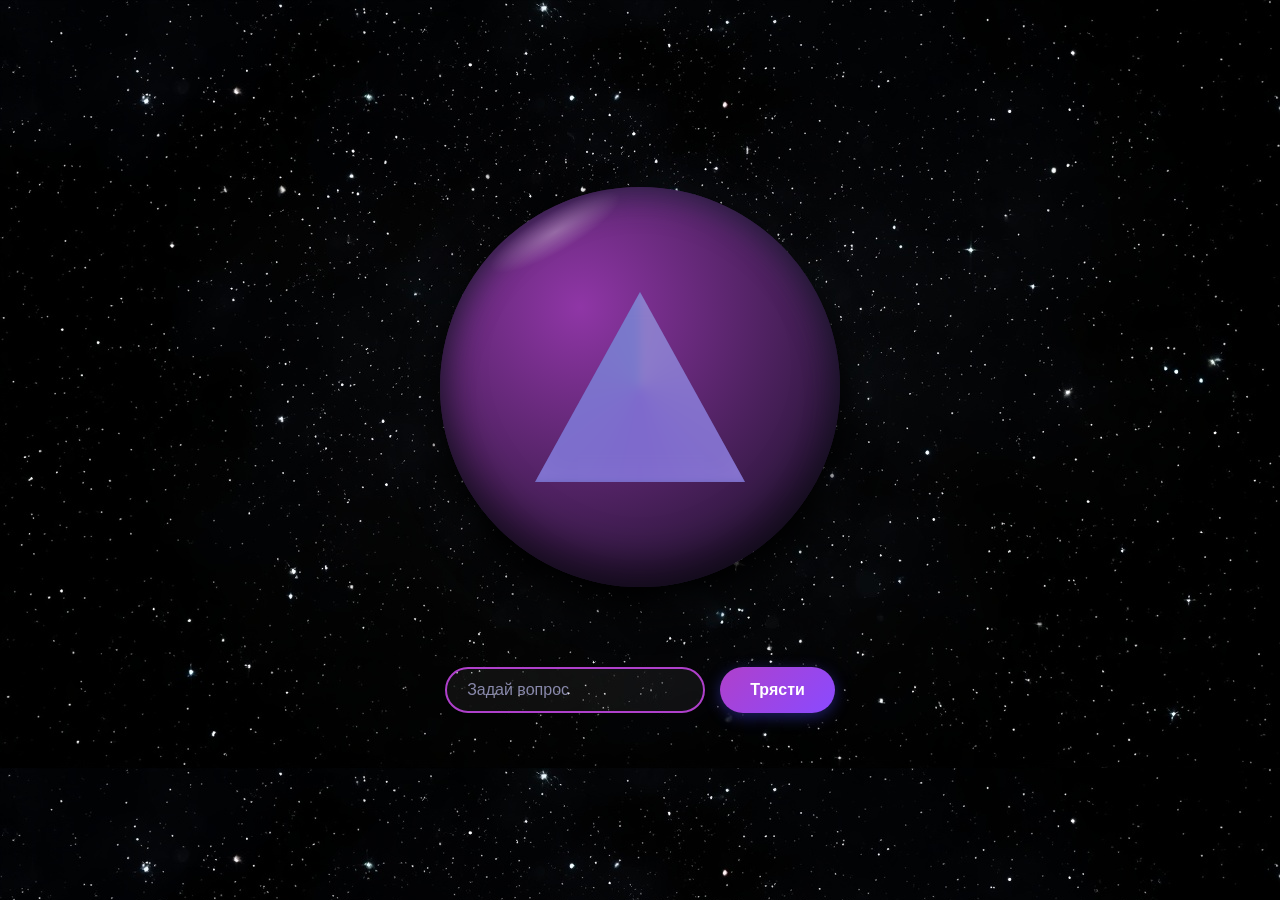
==== index.html @ a51bfcd5 "Create index.html" ====
<!DOCTYPE html>
<html lang="en">
<head>
    <meta charset="UTF-8">
    <meta name="viewport" content="width=device-width, initial-scale=1.0">
    <title>Magic Ball</title>
    <link rel="stylesheet" href="style.css">

</head>
<body>
    <div class="container">
        <div class="ball" id="ball">
            <div class="triangle">
                <div class="prediction" id="prediction"></div>
            </div>
        </div>
        <div class="controls">
            <input type="text" id="questionInput" placeholder="Задай вопрос" maxlength="70" />
            <button id="shakeBtn">Трясти</button>
        </div>
    </div>
        <script src="script.js"></script>
</body>
</html>
---- style.css ----
* {
    margin: 0;
    padding: 0;
    box-sizing: border-box;
}

body {
    min-height: 100vh;
    display: flex;
    justify-content: center;
    align-items: center;
    background-image: url(/1.jpg);
    font-family: 'Segoe UI', Arial, sans-serif;
}

.container {
    display: flex;
    flex-direction: column;
    align-items: center;
    gap: 80px;
}

.ball {
    width: 400px;
    height: 400px;
    border-radius: 50%;
    background: radial-gradient(circle at 35% 30%, #8f36a6, #0d0d1a);
    box-shadow: 
        0 20px 40px rgba(0, 0, 0, 8),
        inset 0 -20px 40px rgba(0, 0, 0, 0.6),
        inset 0 10px 30px rgba(37, 37, 66, 0.658);
    display: flex;
    justify-content: center;
    align-items: center;
    cursor: pointer;
    transition: transform 0.15s ease;
    position: relative;
    user-select: none;

}

.ball:active {
    transform: scale(0.95);
}
/*блик на шаре */
.ball::before{
    content: '';
    position: absolute;
    top: 25px;
    left: 40px;
    width: 150px;
    height: 40px;
    background: radial-gradient(ellipse, rgba(255, 255, 255, 0.3) 0%, transparent 70%);
    border-radius: 50%;
    transform: rotate(-30deg);
    pointer-events: none;
}

.triangle {
    width: 210px;
    height: 190px;
    background: #5959ac;
    clip-path: polygon(50% 0%, 0% 100%, 100% 100%);
    display: flex;
    justify-content: center;
    align-items: center;
    position: relative;
    box-shadow: inset 0 0 30px rgba(171, 171, 240, 0.2);
}
/* светяшка у треугольника */
.triangle::after {
    content: '';
    position: absolute;
    inset: -2px;
    background: conic-gradient(from 0deg, #c19fe6, #a37bec, #9b9be9);
    clip-path: polygon(50% 0%, 0% 100%, 100% 100%);
    z-index: -1;
    opacity: 0.5;
    filter: blur(4px);
}
/*предсказание*/
#prediction {
    color: #c8d0ff;
    font-size: 18px;
    font-weight: bold;
    margin-top: 50px;
    text-align: center;
    padding: 10px;
    text-shadow: 0 0 15px rgba(152, 114, 240, 0.5);
    transition: opacity 0.3s ease;
    line-height: 1.3;
    word-break: break-word;
    max-width: 120px;
}
/*кнопка и ввод*/
.controls {
    display: flex;
    gap: 15px;
    flex-wrap: wrap;
    justify-content: center;
}

#questionInput {
    padding: 12px 20px;
    border-radius: 30px;
    border: 2px solid #af40cb;
    background: rgba(255, 255, 255, 0.05);
    color: #fff;
    font-size: 16px;
    width: 260px;
    outline: none;
    transition: border-color 0.3s, box-shadow 0.3s;
}

#questionInput:focus {
    border-color: #8a4aff;
    box-shadow: 0 0 20px rgba(137, 74, 255, 0.3);
}

#questionInput::placeholder {
    color: #8888aa;
}

#shakeBtn{
    padding: 12px 30px;
    border-radius: 30px;
    border: none;
    background: linear-gradient(135deg, #af40cb, #8a4aff);
    color: white;
    font-size: 16px;
    font-weight: bold;
    cursor: pointer;
    transition: transform 0.2s, box-shadow 0.2s;
    box-shadow: 0 4px 15px rgba(74, 74, 255, 0.4);
}

#shakeBtn:hover{
    transform: translateY(-2px);
    box-shadow: 0 6px 25px rgba(137, 74, 255, 0.6);
}

#shakeBtn:active{
    transform: scale(0.95);
}

/*причина тряски?*/
@keyframes shake {
    0% {transform: rotate(0deg) scale(1);}
    15% {transform: rotate(20deg) scale(1.05);}
    30% {transform: rotate(-20deg) scale(1.05);}
    45% {transform: rotate(15deg) scale(1.03);}
    60% {transform: rotate(8deg) scale(1.01);}
    75% {transform: rotate(-8deg) scale(1.01);}
    100% {transform: rotate(0deg) scale(1);}
}

.shake {
    animation: shake 0.6s ease-in-out;
}

/*Затемнение при тряске*/
.fade-text {
    opacity: 0.2 !important;
}

/*Адаптив*/
@media (max-width: 500px) {
    .ball {
        width: 220px;
        height: 220px;
    }
    .triangle {
        width: 140px;
        height: 100px;
    }
    #prediction {
        margin-top: 10px;
        font-size: 10px;
        max-width: 60px;
    }
    #questionInput {
        width: 180px;
    }
    .ball::before{
    top: 12px;
    left: 18px;
    width: 100px;
    height: 30px;
    }
}
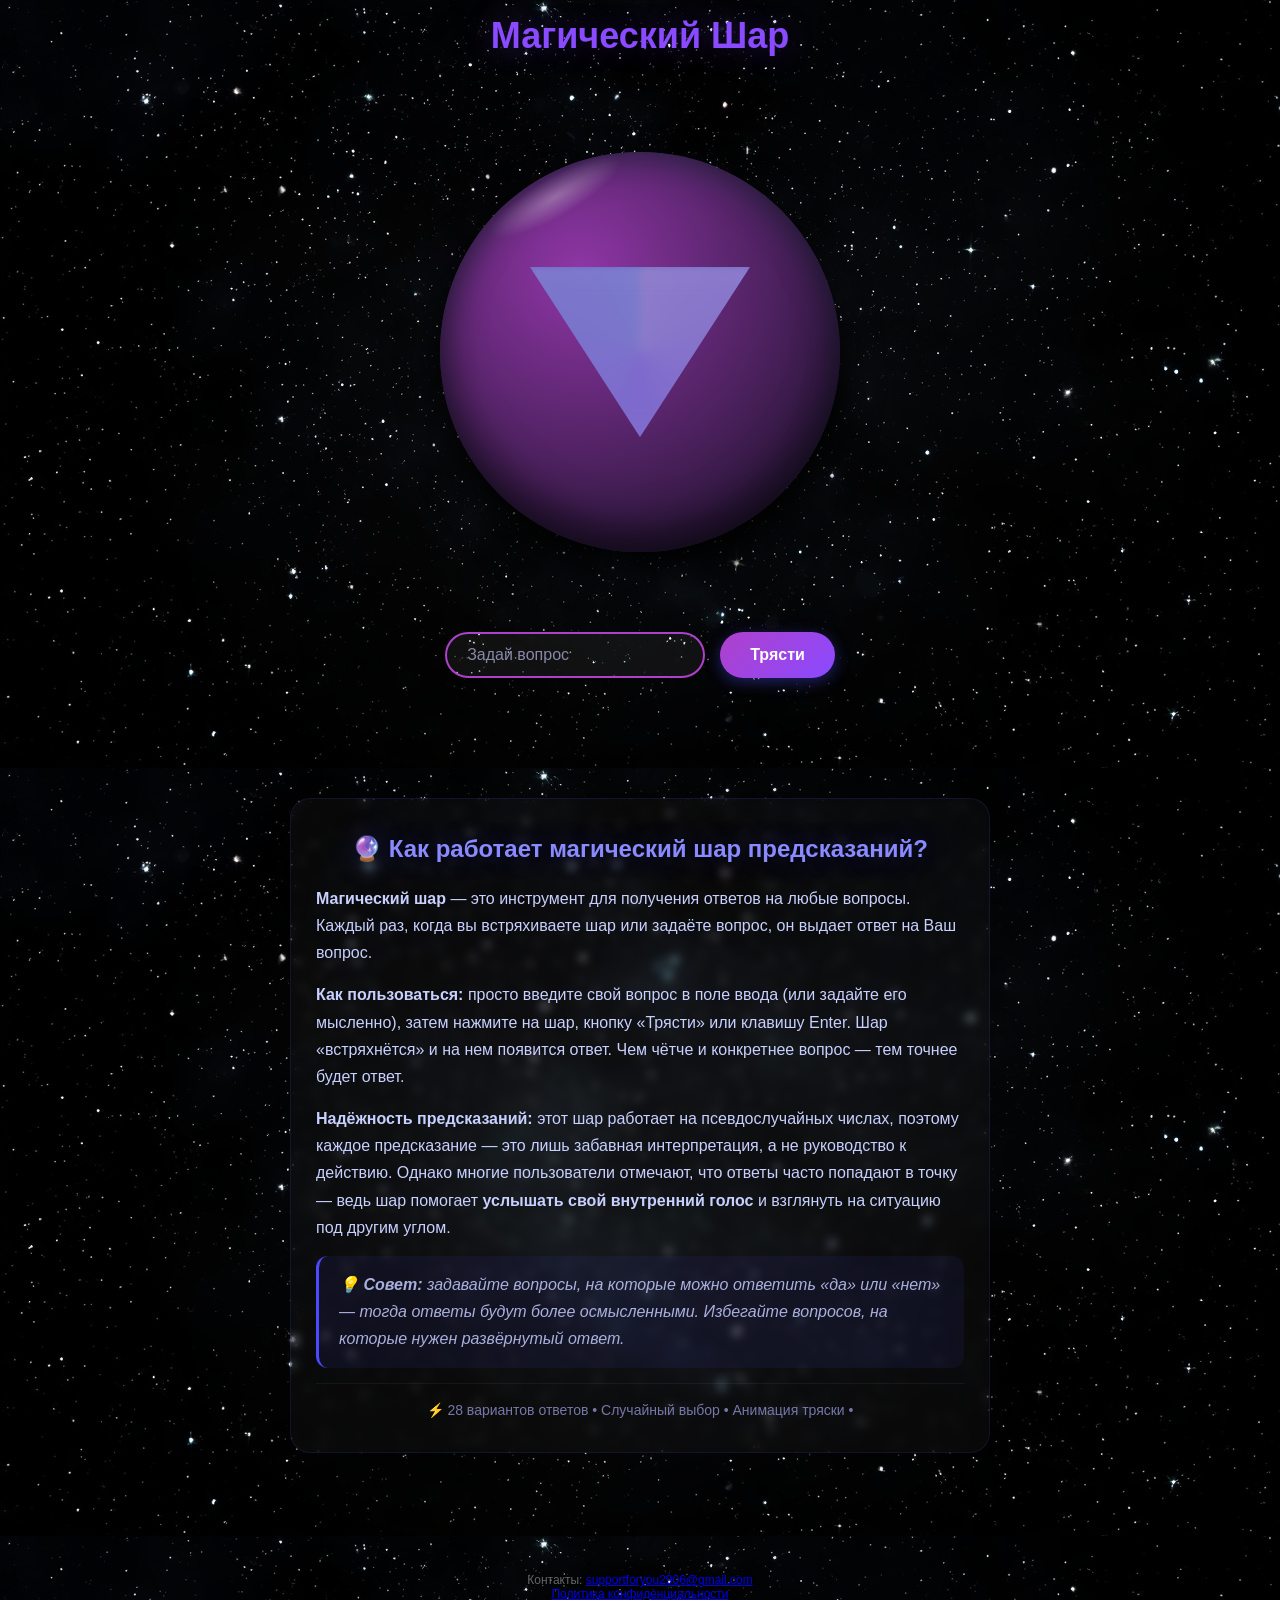
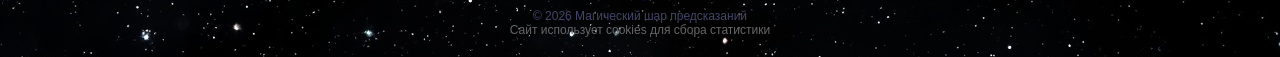
==== commit 19970155: "Add files via upload" ====
--- a/index.html
+++ b/index.html
@@ -1,24 +1,84 @@
-<!DOCTYPE html>
-<html lang="en">
-<head>
-    <meta charset="UTF-8">
-    <meta name="viewport" content="width=device-width, initial-scale=1.0">
-    <title>Magic Ball</title>
-    <link rel="stylesheet" href="style.css">
-
-</head>
-<body>
-    <div class="container">
-        <div class="ball" id="ball">
-            <div class="triangle">
-                <div class="prediction" id="prediction"></div>
-            </div>
-        </div>
-        <div class="controls">
-            <input type="text" id="questionInput" placeholder="Задай вопрос" maxlength="70" />
-            <button id="shakeBtn">Трясти</button>
-        </div>
-    </div>
-        <script src="script.js"></script>
-</body>
-</html>
+<!DOCTYPE html>
+<html lang="en">
+<head>
+    <meta charset="UTF-8">
+    <meta name="viewport" content="width=device-width, initial-scale=1.0">
+    <title>Magic Ball</title>
+    <link rel="stylesheet" href="style.css">
+     <link rel="shortcut icon" href="./favicon.ico">
+</head>
+<body>
+    <div class="container">
+        <h2 style="
+        color: #8a4aff;
+        font-size: 36px;
+        margin-top: 15px;
+        text-align: center;
+        text-shadow: 0 0 30px rgba(137, 74, 255, 0.3);
+    ">Магический Шар</h2>
+        <div class="ball" id="ball">
+            <div class="triangle">
+                <div class="prediction" id="prediction"></div>
+            </div>
+        </div>
+        <div class="controls">
+            <input type="text" id="questionInput" placeholder="Задай вопрос" maxlength="70" />
+            <button id="shakeBtn">Трясти</button>
+        </div>
+        
+        <section class="sect" id="sect">
+    <h2>
+        🔮 Как работает магический шар предсказаний?
+    </h2>
+
+    <p style="margin-bottom: 15px;">
+        <strong>Магический шар</strong> — это инструмент для получения ответов на любые вопросы. 
+       Каждый раз, когда вы встряхиваете шар или задаёте вопрос, он выдает ответ на Ваш вопрос.
+    </p>
+
+    <p style="margin-bottom: 15px;">
+        <strong>Как пользоваться:</strong> просто введите свой вопрос в поле ввода (или задайте его мысленно), 
+        затем нажмите на шар, кнопку «Трясти» или клавишу Enter. Шар «встряхнётся» и на нем 
+        появится ответ. Чем чётче и конкретнее вопрос — тем точнее будет ответ.
+    </p>
+
+    <p style="margin-bottom: 15px;">
+        <strong>Надёжность предсказаний:</strong> этот шар работает на псевдослучайных числах, 
+        поэтому каждое предсказание — это лишь забавная интерпретация, а не руководство к действию. 
+        Однако многие пользователи отмечают, что ответы часто попадают в точку — 
+        ведь шар помогает <strong>услышать свой внутренний голос</strong> и взглянуть на ситуацию под другим углом.
+    </p>
+
+    <div style="
+        background: rgba(74, 74, 255, 0.08);
+        border-radius: 12px;
+        padding: 15px 20px;
+        margin-top: 15px;
+        border-left: 3px solid #4a4aff;
+    ">
+        <p style="margin: 0; font-style: italic; color: #aab0dd;">
+            💡 <strong>Совет:</strong> задавайте вопросы, на которые можно ответить «да» или «нет» — 
+            тогда ответы будут более осмысленными. Избегайте вопросов, на которые нужен развёрнутый ответ.
+        </p>
+    </div>
+
+        <p style="margin-top: 15px; font-size: 14px; color: #7777aa; text-align: center; border-top: 1px solid rgba(255,255,255,0.05); padding-top: 15px;">
+        ⚡ 28 вариантов ответов • Случайный выбор • Анимация тряски •
+        </p>
+    </section>
+        
+    <footer>
+        <div class="contacts">
+         Контакты: <a href="mailto:info@magicball.ru" class="contact-email">supportforyou2906@gmail.com</a></li>
+        </div>
+        <a href="./privacy.html" id="privacyLink">Политика конфиденциальности</a>
+         <p style="margin-top: 8px; font-size: 12px; color: #444466;">
+        © 2026 Магический шар предсказаний
+        </p>
+         <p>Сайт использует cookies для сбора статистики</p>
+    </footer>
+    <script src="script.js"></script>
+        
+    </div>
+</body>
+</html>
--- a/style.css
+++ b/style.css
@@ -10,7 +10,7 @@
     display: flex;
     justify-content: center;
     align-items: center;
-    background-image: url(/1.jpg);
+    background-image: url(./1.jpg);
     font-family: 'Segoe UI', Arial, sans-serif;
 }
 
@@ -58,13 +58,13 @@
 }
 
 .triangle {
-    width: 210px;
-    height: 190px;
+    width: 220px;
+    height: 170px;
     background: #5959ac;
-    clip-path: polygon(50% 0%, 0% 100%, 100% 100%);
-    display: flex;
-    justify-content: center;
-    align-items: center;
+    clip-path: polygon(50% 100%, 100% 0%, 0% 0%);
+    display: flex;
+    justify-content: center;
+    /**align-items: center;**/
     position: relative;
     box-shadow: inset 0 0 30px rgba(171, 171, 240, 0.2);
 }
@@ -74,7 +74,7 @@
     position: absolute;
     inset: -2px;
     background: conic-gradient(from 0deg, #c19fe6, #a37bec, #9b9be9);
-    clip-path: polygon(50% 0%, 0% 100%, 100% 100%);
+    clip-path: polygon(50% 100%, 100% 0%, 0% 0%);
     z-index: -1;
     opacity: 0.5;
     filter: blur(4px);
@@ -82,16 +82,16 @@
 /*предсказание*/
 #prediction {
     color: #c8d0ff;
-    font-size: 18px;
+    font-size: 17px;
     font-weight: bold;
-    margin-top: 50px;
+    margin-top: 25px;
     text-align: center;
     padding: 10px;
     text-shadow: 0 0 15px rgba(152, 114, 240, 0.5);
     transition: opacity 0.3s ease;
     line-height: 1.3;
     word-break: break-word;
-    max-width: 120px;
+    max-width: 150px;
 }
 /*кнопка и ввод*/
 .controls {
@@ -167,17 +167,17 @@
 /*Адаптив*/
 @media (max-width: 500px) {
     .ball {
-        width: 220px;
-        height: 220px;
+        width: 270px;
+        height: 270px;
     }
     .triangle {
-        width: 140px;
-        height: 100px;
+        width: 155px;
+        height: 105px;
     }
     #prediction {
-        margin-top: 10px;
-        font-size: 10px;
-        max-width: 60px;
+        margin-top: 5px;
+        font-size: 14px;
+        max-width: 115px;
     }
     #questionInput {
         width: 180px;
@@ -188,4 +188,75 @@
     width: 100px;
     height: 30px;
     }
+    #shakeBtn{
+    padding: 12px 20px;
+    border-radius: 30px;
+    font-size: 16px;
+    }
+}
+
+@media (max-width: 280px) {
+    .ball {
+        width: 210px;
+        height: 210px;
+    }
+    .triangle {
+        width: 130px;
+        height: 95px;
+    }
+    #prediction {
+        margin-top: 5px;
+        font-size: 11px;
+        max-width: 102px;
+    }
+    #questionInput {
+        width: 150px;
+    }
+    .ball::before{
+    top: 12px;
+    left: 18px;
+    width: 100px;
+    height: 30px;
+    }
+    #shakeBtn{
+    padding: 12px 20px;
+    border-radius: 30px;
+    font-size: 16px;
+    }
+}
+
+.sect {
+    max-width: 700px;
+            margin: 40px auto 20px;
+            padding: 30px 25px;
+            background: rgba(255, 255, 255, 0.03);
+            border-radius: 20px;
+            border: 1px solid rgba(74, 74, 255, 0.15);
+            backdrop-filter: blur(5px);
+            color: #c8d0ff;
+            font-family: 'Segoe UI', Arial, sans-serif;
+            line-height: 1.7;
+}
+
+h2 {
+    color: #8a8aff;
+        font-size: 24px;
+        margin-bottom: 15px;
+        text-align: center;
+        text-shadow: 0 0 30px rgba(74, 74, 255, 0.3);
+}
+
+footer {
+    margin-top: 20px;
+    color: #666;
+    font-size: 12px;
+    text-align: center;
+    margin-bottom: 20px;
+}
+
+.contects {
+    display: flex;
+    margin-top: 20px; 
+    text-align: center; 
+    color: #888;
 }
